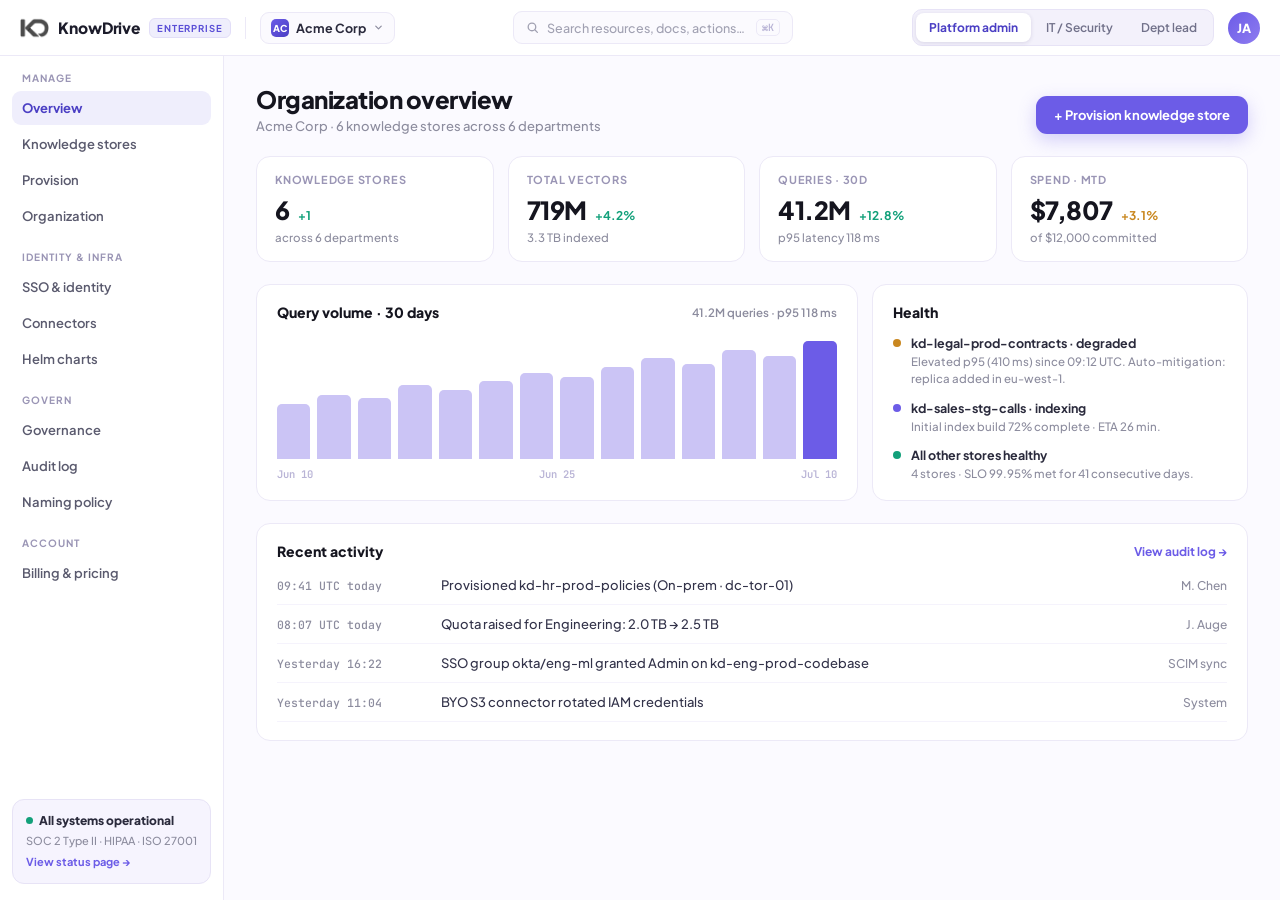
==== site/index.html @ 1c8ac61a "KnowDrive Enterprise Console v1 Co-Authored-By: Claude Fable 5 <noreply@anthropic.com>" ====
<!DOCTYPE html>
<html lang="en">
<head>
<meta charset="utf-8">
<meta name="viewport" content="width=device-width, initial-scale=1">
<title>Overview — KnowDrive Enterprise Console</title>
<link rel="stylesheet" href="css/styles.css">
</head>
<body>

<header class="topbar">
  <a class="brand" href="index.html">
    <img src="assets/logo.png" alt="KnowDrive">
    <b>KnowDrive</b>
    <span class="tag">ENTERPRISE</span>
  </a>
  <span class="vline"></span>
  <div class="orgwrap">
    <button class="orgbtn" type="button">
      <span class="oini" style="background:linear-gradient(135deg,#6C5CE7,#4B3FC4);">AC</span>
      <span class="oname">Acme Corp</span>
      <svg width="11" height="11" viewBox="0 0 24 24" fill="none" stroke="#8C8C9E" stroke-width="2.6" stroke-linecap="round" stroke-linejoin="round"><path d="m6 9 6 6 6-6"/></svg>
    </button>
    <div class="orgmenu hidden">
      <div class="mlabel">Switch organization</div>
      <button class="orgopt" type="button" data-org="acme"><span class="oini" style="background:linear-gradient(135deg,#6C5CE7,#4B3FC4);">AC</span><span><span class="oname">Acme Corp</span><span class="osub">412 members · 6 stores</span></span><span class="check">✓</span></button>
      <button class="orgopt" type="button" data-org="northwind"><span class="oini" style="background:linear-gradient(135deg,#12A07A,#0B7C63);">NL</span><span><span class="oname">Northwind Labs</span><span class="osub">38 members · 2 stores</span></span><span class="check">✓</span></button>
      <button class="orgopt" type="button" data-org="recourse"><span class="oini" style="background:linear-gradient(135deg,#2A6FDB,#1B4FA8);">RS</span><span><span class="oname">Recourse Software</span><span class="osub">9 members · 1 store</span></span><span class="check">✓</span></button>
    </div>
  </div>
  <span class="spacer"></span>
  <button class="searchbtn" type="button">
    <svg width="13" height="13" viewBox="0 0 24 24" fill="none" stroke="#A1A1B2" stroke-width="2.4" stroke-linecap="round"><circle cx="11" cy="11" r="7"/><path d="m21 21-4.3-4.3"/></svg>
    Search resources, docs, actions…
    <kbd>⌘K</kbd>
  </button>
  <span class="spacer"></span>
  <div class="roleseg">
    <button type="button" data-role="platform">Platform admin</button>
    <button type="button" data-role="security">IT / Security</button>
    <button type="button" data-role="dept">Dept lead</button>
  </div>
  <a class="avatar" href="profile.html" title="Profile &amp; account">JA</a>
</header>

<div class="frame">
  <aside class="sidebar">

      <div class="navsec">
        <div class="ntitle">Manage</div>
        <div class="nitems">
          <a class="navitem active" data-roles="platform security dept" href="index.html">Overview</a>
          <a class="navitem" data-roles="platform dept" href="stores.html">Knowledge stores</a>
          <a class="navitem" data-roles="platform dept" href="provision.html">Provision</a>
          <a class="navitem" data-roles="platform security" href="organization.html">Organization</a>
        </div>
      </div>

      <div class="navsec">
        <div class="ntitle">Identity & infra</div>
        <div class="nitems">
          <a class="navitem" data-roles="platform security" href="sso.html">SSO & identity</a>
          <a class="navitem" data-roles="platform security" href="connectors.html">Connectors</a>
          <a class="navitem" data-roles="platform security" href="helm.html">Helm charts</a>
        </div>
      </div>

      <div class="navsec">
        <div class="ntitle">Govern</div>
        <div class="nitems">
          <a class="navitem" data-roles="platform security" href="governance.html">Governance</a>
          <a class="navitem" data-roles="platform security" href="audit.html">Audit log</a>
          <a class="navitem" data-roles="platform security" href="naming.html">Naming policy</a>
        </div>
      </div>

      <div class="navsec">
        <div class="ntitle">Account</div>
        <div class="nitems">
          <a class="navitem" data-roles="platform dept" href="billing.html">Billing & pricing</a>
        </div>
      </div>
    <a class="statusbox" href="status.html">
      <span class="srow"><span class="sdot"></span>All systems operational</span>
      <span class="ssub">SOC 2 Type II · HIPAA · ISO 27001</span>
      <span class="slink">View status page →</span>
    </a>
  </aside>
  <main class="main">
    <div class="content">

<div class="head-row">
  <div>
    <h1 class="pt">Organization overview</h1>
    <div class="psub"><span data-org-name>Acme Corp</span> · 6 knowledge stores across 6 departments</div>
  </div>
  <a class="btn primary" href="provision.html">+ Provision knowledge store</a>
</div>

<div class="grid4">
  <div class="kpi"><div class="kl">Knowledge stores</div><div class="krow"><span class="kv">6</span><span class="kd up">+1</span></div><div class="ks">across 6 departments</div></div>
  <div class="kpi"><div class="kl">Total vectors</div><div class="krow"><span class="kv">719M</span><span class="kd up">+4.2%</span></div><div class="ks">3.3 TB indexed</div></div>
  <div class="kpi"><div class="kl">Queries · 30d</div><div class="krow"><span class="kv">41.2M</span><span class="kd up">+12.8%</span></div><div class="ks">p95 latency 118 ms</div></div>
  <div class="kpi"><div class="kl">Spend · MTD</div><div class="krow"><span class="kv">$7,807</span><span class="kd warn">+3.1%</span></div><div class="ks">of $12,000 committed</div></div>
</div>

<div style="display:grid; grid-template-columns:1.6fr 1fr; gap:14px;" class="section-gap">
  <div class="card pad">
    <div style="display:flex; align-items:center; justify-content:space-between;">
      <span class="ctitle">Query volume · 30 days</span>
      <span style="font:600 11.5px 'Plus Jakarta Sans'; color:#8C8C9E;">41.2M queries · p95 118 ms</span>
    </div>
    <div style="display:flex; align-items:flex-end; gap:7px; height:120px; margin-top:18px;"><div title="1.3M queries" style="flex:1; height:55px; border-radius:5px 5px 0 0; background:#CBC4F5;"></div><div title="1.5M queries" style="flex:1; height:64px; border-radius:5px 5px 0 0; background:#CBC4F5;"></div><div title="1.4M queries" style="flex:1; height:61px; border-radius:5px 5px 0 0; background:#CBC4F5;"></div><div title="1.8M queries" style="flex:1; height:74px; border-radius:5px 5px 0 0; background:#CBC4F5;"></div><div title="1.6M queries" style="flex:1; height:69px; border-radius:5px 5px 0 0; background:#CBC4F5;"></div><div title="1.9M queries" style="flex:1; height:78px; border-radius:5px 5px 0 0; background:#CBC4F5;"></div><div title="2.0M queries" style="flex:1; height:86px; border-radius:5px 5px 0 0; background:#CBC4F5;"></div><div title="1.9M queries" style="flex:1; height:82px; border-radius:5px 5px 0 0; background:#CBC4F5;"></div><div title="2.2M queries" style="flex:1; height:92px; border-radius:5px 5px 0 0; background:#CBC4F5;"></div><div title="2.4M queries" style="flex:1; height:101px; border-radius:5px 5px 0 0; background:#CBC4F5;"></div><div title="2.3M queries" style="flex:1; height:95px; border-radius:5px 5px 0 0; background:#CBC4F5;"></div><div title="2.6M queries" style="flex:1; height:109px; border-radius:5px 5px 0 0; background:#CBC4F5;"></div><div title="2.5M queries" style="flex:1; height:103px; border-radius:5px 5px 0 0; background:#CBC4F5;"></div><div title="2.8M queries" style="flex:1; height:118px; border-radius:5px 5px 0 0; background:#6C5CE7;"></div></div>
    <div style="display:flex; justify-content:space-between; font:600 10.5px 'JetBrains Mono'; color:#B9B4D6; margin-top:8px;"><span>Jun 10</span><span>Jun 25</span><span>Jul 10</span></div>
  </div>
  <div class="card pad">
    <div class="ctitle" style="margin-bottom:14px;">Health</div>
    <div style="display:flex; flex-direction:column; gap:12px;">
      <div style="display:flex; gap:10px;"><span style="flex:none; width:8px; height:8px; border-radius:50%; margin-top:4px; background:#C9871F;"></span><div><div style="font:700 12.5px 'Plus Jakarta Sans'; color:#2A2A3C;">kd-legal-prod-contracts · degraded</div><div style="font:500 11.5px 'Plus Jakarta Sans'; color:#8C8C9E; margin-top:2px; line-height:1.5;">Elevated p95 (410 ms) since 09:12 UTC. Auto-mitigation: replica added in eu-west-1.</div></div></div>
      <div style="display:flex; gap:10px;"><span style="flex:none; width:8px; height:8px; border-radius:50%; margin-top:4px; background:#6C5CE7;"></span><div><div style="font:700 12.5px 'Plus Jakarta Sans'; color:#2A2A3C;">kd-sales-stg-calls · indexing</div><div style="font:500 11.5px 'Plus Jakarta Sans'; color:#8C8C9E; margin-top:2px; line-height:1.5;">Initial index build 72% complete · ETA 26 min.</div></div></div>
      <div style="display:flex; gap:10px;"><span style="flex:none; width:8px; height:8px; border-radius:50%; margin-top:4px; background:#12A07A;"></span><div><div style="font:700 12.5px 'Plus Jakarta Sans'; color:#2A2A3C;">All other stores healthy</div><div style="font:500 11.5px 'Plus Jakarta Sans'; color:#8C8C9E; margin-top:2px; line-height:1.5;">4 stores · SLO 99.95% met for 41 consecutive days.</div></div></div>
    </div>
  </div>
</div>

<div class="card pad">
  <div style="display:flex; align-items:center; justify-content:space-between; margin-bottom:6px;">
    <span class="ctitle">Recent activity</span>
    <a style="font:700 12px 'Plus Jakarta Sans';" href="audit.html">View audit log →</a>
  </div>
  <div style="display:grid; grid-template-columns:150px 1fr 180px; gap:14px; align-items:center; padding:11px 0; border-bottom:1px solid #F5F3FC;"><span class="td mono2">09:41 UTC today</span><span class="td">Provisioned kd-hr-prod-policies (On-prem · dc-tor-01)</span><span class="td dim" style="text-align:right;">M. Chen</span></div>
  <div style="display:grid; grid-template-columns:150px 1fr 180px; gap:14px; align-items:center; padding:11px 0; border-bottom:1px solid #F5F3FC;"><span class="td mono2">08:07 UTC today</span><span class="td">Quota raised for Engineering: 2.0 TB → 2.5 TB</span><span class="td dim" style="text-align:right;">J. Auge</span></div>
  <div style="display:grid; grid-template-columns:150px 1fr 180px; gap:14px; align-items:center; padding:11px 0; border-bottom:1px solid #F5F3FC;"><span class="td mono2">Yesterday 16:22</span><span class="td">SSO group okta/eng-ml granted Admin on kd-eng-prod-codebase</span><span class="td dim" style="text-align:right;">SCIM sync</span></div>
  <div style="display:grid; grid-template-columns:150px 1fr 180px; gap:14px; align-items:center; padding:11px 0; border-bottom:1px solid #F5F3FC;"><span class="td mono2">Yesterday 11:04</span><span class="td">BYO S3 connector rotated IAM credentials</span><span class="td dim" style="text-align:right;">System</span></div>
</div>
    </div>
  </main>
</div>

<script src="js/shell.js"></script>
</body>
</html>
---- site/css/styles.css ----
/* ===========================================================
   KnowDrive Enterprise Console — shared styles
   Plain CSS, no framework.
=========================================================== */
@import url("https://fonts.googleapis.com/css2?family=Plus+Jakarta+Sans:wght@400;500;600;700;800&family=JetBrains+Mono:wght@400;500;600&display=swap");

:root {
  --ink:#15151F; --muted:#5A5A6E; --faint:#8C8C9E; --soft:#9A95B5;
  --brand:#6C5CE7; --brand-dk:#4B3FC4; --brand-bg:#EFEEFC;
  --line:#ECE9F7; --line2:#F5F3FC; --page:#FBFAFF;
  --green:#12A07A; --green-dk:#0E7C5F; --green-bg:#E7F6F1;
  --amber:#C9871F; --amber-bg:#FCF3E3;
  --red:#C03A3A; --red-bg:#FBEDED;
  --blue:#2A6FDB; --blue-bg:#E9F1FD;
}
* { box-sizing:border-box; }
html, body { margin:0; padding:0; }
body {
  font-family:"Plus Jakarta Sans", system-ui, sans-serif;
  -webkit-font-smoothing:antialiased;
  color:var(--ink); background:var(--page);
  height:100vh; display:flex; flex-direction:column; overflow:hidden;
}
a { color:var(--brand); text-decoration:none; }
a:hover { color:var(--brand-dk); }
.mono { font-family:"JetBrains Mono", monospace; }

@keyframes kdPulse { 0%,100%{opacity:1} 50%{opacity:.35} }
@keyframes kdFadeIn { from{opacity:0; transform:translateY(6px)} to{opacity:1; transform:none} }
@keyframes kdSpin { to{transform:rotate(360deg)} }
@keyframes kdBarStripe { 0%{background-position:0 0} 100%{background-position:28px 0} }

/* ---------- topbar ---------- */
.topbar { flex:none; display:flex; align-items:center; gap:14px; padding:0 20px; height:56px; background:#fff; border-bottom:1px solid var(--line); }
.brand { display:flex; align-items:center; gap:9px; }
.brand img { height:22px; width:auto; display:block; }
.brand b { font-weight:800; font-size:15.5px; letter-spacing:-.01em; color:#1C1C2B; }
.brand .tag { font:700 9.5px "Plus Jakarta Sans"; letter-spacing:.09em; color:#5B4FD6; background:var(--brand-bg); border:1px solid #E2DEF8; padding:3px 7px; border-radius:6px; }
.vline { width:1px; height:22px; background:var(--line); }
.spacer { flex:1; }

.orgwrap { position:relative; }
.orgbtn { display:flex; align-items:center; gap:7px; padding:6px 10px; border:1px solid var(--line); border-radius:9px; background:#FBFAFE; cursor:pointer; font:700 12.5px "Plus Jakarta Sans"; color:#2A2A3C; }
.orgbtn:hover { border-color:#D7D4F7; }
.orgbtn .oini, .orgmenu .oini { width:18px; height:18px; border-radius:5px; color:#fff; display:flex; align-items:center; justify-content:center; font-size:9.5px; font-weight:800; }
.orgmenu { position:absolute; top:40px; left:0; width:248px; background:#fff; border:1px solid #ECECF1; border-radius:13px; box-shadow:0 16px 44px rgba(20,20,50,.16); padding:7px; z-index:150; animation:kdFadeIn .15s ease; }
.orgmenu.hidden { display:none; }
.orgmenu .mlabel { font:700 10px "Plus Jakarta Sans"; letter-spacing:.1em; text-transform:uppercase; color:var(--soft); padding:7px 10px 5px; }
.orgmenu button.orgopt { display:flex; align-items:center; gap:10px; width:100%; padding:8px 10px; border:none; border-radius:9px; cursor:pointer; background:none; text-align:left; }
.orgmenu button.orgopt:hover, .orgmenu button.orgopt.active { background:var(--line2); }
.orgopt .oini { width:24px; height:24px; border-radius:7px; font:800 10px "Plus Jakarta Sans"; }
.orgopt .oname { display:block; font:700 12.5px "Plus Jakarta Sans"; color:#2A2A3C; }
.orgopt .osub { display:block; font:500 10.5px "Plus Jakarta Sans"; color:var(--soft); }
.orgopt .check { margin-left:auto; color:var(--brand); font-weight:800; }

.searchbtn { display:flex; align-items:center; gap:8px; padding:7px 12px; border:1px solid var(--line); border-radius:9px; background:#FBFAFE; width:280px; cursor:pointer; font:500 12.5px "Plus Jakarta Sans"; color:#A1A1B2; }
.searchbtn:hover { border-color:#D7D4F7; }
.searchbtn kbd { margin-left:auto; font:600 10px "JetBrains Mono"; color:#B9B4D6; border:1px solid var(--line); border-radius:5px; padding:1px 5px; }

.roleseg { display:flex; align-items:center; background:#F3F1FB; border:1px solid #E7E3F6; border-radius:10px; padding:3px; gap:2px; }
.roleseg button { padding:7px 13px; border:none; border-radius:8px; background:transparent; cursor:pointer; font:600 12px "Plus Jakarta Sans"; color:#71718A; }
.roleseg button.active { background:#fff; box-shadow:0 1px 4px rgba(30,20,80,.12); font-weight:700; color:var(--brand-dk); }

.avatar { width:32px; height:32px; border-radius:50%; background:linear-gradient(135deg,#6C5CE7,#8E7CF0); color:#fff; display:flex; align-items:center; justify-content:center; font:800 12.5px "Plus Jakarta Sans"; }
a.avatar:hover { box-shadow:0 0 0 3px var(--brand-bg); color:#fff; }

/* ---------- frame ---------- */
.frame { flex:1; display:flex; min-height:0; }
.sidebar { flex:none; width:224px; background:#fff; border-right:1px solid var(--line); padding:16px 12px; overflow-y:auto; display:flex; flex-direction:column; gap:18px; }
.navsec .ntitle { font:700 10px "Plus Jakarta Sans"; letter-spacing:.1em; text-transform:uppercase; color:var(--soft); padding:0 10px 7px; }
.navsec { display:block; }
.navsec .nitems { display:flex; flex-direction:column; gap:2px; }
a.navitem { display:block; padding:9px 10px; border-radius:9px; font:600 13px "Plus Jakarta Sans"; color:var(--muted); }
a.navitem:hover { background:var(--line2); color:var(--muted); }
a.navitem.active { background:var(--brand-bg); font-weight:700; color:var(--brand-dk); }
a.statusbox { margin-top:auto; display:block; background:#F6F4FE; border:1px solid #E7E3F6; border-radius:12px; padding:13px; }
a.statusbox:hover { border-color:#D7D4F7; background:#F1EDFD; }
.statusbox .srow { display:flex; align-items:center; gap:6px; font:800 12px "Plus Jakarta Sans"; color:#2A2A3C; }
.statusbox .sdot { width:7px; height:7px; border-radius:50%; background:var(--green); animation:kdPulse 2.2s ease-in-out infinite; }
.statusbox .ssub { font:500 11px "Plus Jakarta Sans"; color:var(--faint); margin-top:5px; line-height:1.5; }
.statusbox .slink { font:700 11px "Plus Jakarta Sans"; color:var(--brand); margin-top:7px; }

.main { flex:1; overflow-y:auto; min-width:0; }
.content { max-width:1180px; margin:0 auto; padding:28px 32px 60px; animation:kdFadeIn .25s ease; }

/* ---------- headings & buttons ---------- */
.head-row { display:flex; align-items:flex-end; justify-content:space-between; margin-bottom:22px; }
h1.pt { font:800 24px "Plus Jakarta Sans"; letter-spacing:-.02em; margin:0; }
.psub { font:500 13px "Plus Jakarta Sans"; color:var(--faint); margin-top:4px; }
.btn { display:inline-flex; align-items:center; gap:8px; padding:11px 18px; border-radius:11px; cursor:pointer; font:700 13px "Plus Jakarta Sans"; border:none; white-space:nowrap; }
.btn.primary { background:var(--brand); color:#fff; box-shadow:0 6px 18px rgba(108,92,231,.28); }
.btn.primary:hover { background:#5B4FD6; color:#fff; }
.btn.dark { background:var(--ink); color:#fff; box-shadow:0 6px 18px rgba(21,21,31,.18); }
.btn.dark:hover { background:#000; }
.btn.ghost { background:#fff; color:#2A2A3C; border:1px solid #E2E2EA; }
.btn.ghost:hover { border-color:#D7D4F7; }
.btn.danger { background:var(--red); color:#fff; }
.btn.dghost { background:#fff; color:var(--red); border:1px solid #F0D9D9; }
.btn.dghost:hover { background:var(--red-bg); }
.btn.sm { padding:7px 12px; border-radius:8px; font-size:11.5px; }
.backlink { display:inline-block; font:700 12.5px "Plus Jakarta Sans"; color:var(--brand); margin-bottom:14px; background:none; border:none; cursor:pointer; padding:0; }

/* ---------- cards, chips, tables ---------- */
.card { background:#fff; border:1px solid var(--line); border-radius:14px; }
.card.pad { padding:18px 20px; }
.ctitle { font:800 14px "Plus Jakarta Sans"; }
.chip { display:inline-flex; align-items:center; justify-self:start; white-space:nowrap; padding:4px 10px; border-radius:20px; font:700 11px "Plus Jakarta Sans"; }
.chip.green { background:var(--green-bg); color:var(--green-dk); }
.chip.amber { background:var(--amber-bg); color:#B0761B; }
.chip.red { background:var(--red-bg); color:var(--red); }
.chip.violet { background:var(--brand-bg); color:#5B4FD6; }
.chip.gray { background:#F3F3F7; color:#71718A; }
.chip.blue { background:var(--blue-bg); color:var(--blue); }

.grid4 { display:grid; grid-template-columns:repeat(4,1fr); gap:14px; margin-bottom:22px; }
.grid2 { display:grid; grid-template-columns:1fr 1fr; gap:12px; }
.kpi { background:#fff; border:1px solid var(--line); border-radius:14px; padding:16px 18px; }
.kpi .kl { font:700 11px "Plus Jakarta Sans"; letter-spacing:.07em; text-transform:uppercase; color:var(--soft); }
.kpi .kv { font:800 25px "Plus Jakarta Sans"; letter-spacing:-.02em; }
.kpi .krow { display:flex; align-items:baseline; gap:8px; margin-top:8px; }
.kpi .kd { font:700 12px "Plus Jakarta Sans"; }
.kpi .kd.up { color:var(--green); } .kpi .kd.warn { color:var(--amber); }
.kpi .ks { font:500 11.5px "Plus Jakarta Sans"; color:var(--faint); margin-top:4px; }

.thead, .trow { display:grid; gap:12px; padding:12px 20px; align-items:center; }
.thead { background:#FBFAFE; border-bottom:1px solid var(--line); font:700 10.5px "Plus Jakarta Sans"; letter-spacing:.07em; text-transform:uppercase; color:var(--soft); }
.trow { border-bottom:1px solid var(--line2); }
a.trow:hover, .trow.click:hover { background:#FBFAFE; cursor:pointer; }
.td { font:500 13px "Plus Jakarta Sans"; color:#33334A; }
.td.b { font-weight:600; font-size:12.5px; }
.td.mono { font:600 12.5px "JetBrains Mono"; color:var(--brand-dk); }
.td.mono2 { font:500 11.5px "JetBrains Mono"; color:var(--faint); }
.td.dim { color:var(--faint); font-size:12px; }
.td.r { text-align:right; }

.bar { height:7px; background:#F1EFF8; border-radius:4px; overflow:hidden; }
.bar .fill { height:100%; border-radius:4px; background:var(--brand); }
.bar .fill.warn { background:var(--amber); }

/* chip-style option buttons */
.chipbtn { padding:9px 15px; border:1px solid #E2E2EA; border-radius:10px; background:#fff; cursor:pointer; font:600 12.5px "Plus Jakarta Sans"; color:var(--muted); }
.chipbtn.active { border:1.5px solid var(--brand); background:var(--brand-bg); font-weight:700; color:var(--brand-dk); }
.chiprow { display:flex; gap:8px; flex-wrap:wrap; }

/* toggle */
.toggle { width:38px; height:22px; border-radius:11px; padding:2px; display:inline-flex; background:#D9D5EC; transition:background .2s; flex:none; cursor:pointer; border:none; }
.toggle .knob { width:18px; height:18px; border-radius:50%; background:#fff; transition:transform .2s; box-shadow:0 1px 3px rgba(0,0,0,.2); }
.toggle.on { background:var(--brand); }
.toggle.on .knob { transform:translateX(16px); }

/* inputs */
.input { width:100%; border:1px solid #E2E2EA; border-radius:11px; padding:11px 14px; font:500 13.5px "Plus Jakarta Sans"; color:#1C1C2B; outline:none; background:#fff; }
.input:focus { border-color:var(--brand); box-shadow:0 0 0 3px var(--brand-bg); }
.flabel { font:700 12px "Plus Jakarta Sans"; color:var(--muted); margin-bottom:7px; }
.idpill { display:flex; align-items:center; gap:8px; margin-top:10px; padding:10px 13px; background:#F6F4FE; border:1px solid #E7E3F6; border-radius:10px; }
.idpill .il { font:700 10.5px "Plus Jakarta Sans"; letter-spacing:.07em; color:var(--soft); }
.idpill .iv { font:600 12.5px "JetBrains Mono"; color:var(--brand-dk); }
.idpill .ok { margin-left:auto; font:600 11px "Plus Jakarta Sans"; color:var(--green); }

/* select cards */
.selcard { text-align:left; padding:16px 18px; border-radius:13px; cursor:pointer; background:#fff; border:1px solid #E7E7EF; }
.selcard.active { background:#F6F4FE; border:1.5px solid var(--brand); }
.selcard .st { font:800 13.5px "Plus Jakarta Sans"; color:var(--ink); }
.selcard .sd { display:block; font:500 12px "Plus Jakarta Sans"; color:var(--faint); line-height:1.55; margin-top:7px; }
.selcard .sc2 { display:block; font:600 11px "Plus Jakarta Sans"; color:#5B4FD6; margin-top:9px; }
.selcard .sp { display:block; font:800 19px "Plus Jakarta Sans"; color:var(--brand); margin-top:6px; }

/* code blocks */
.codeblock { background:var(--ink); border-radius:11px; padding:13px 15px; font:600 11.5px "JetBrains Mono"; color:#B9AFFA; line-height:1.7; overflow-x:auto; white-space:pre; }
.codeblock.lite { background:#FBFAFE; border:1px solid var(--line); color:var(--brand-dk); font-weight:500; }

/* overlays: modals + palette */
.overlay { position:fixed; inset:0; z-index:180; background:rgba(21,21,31,.42); backdrop-filter:blur(3px); display:flex; align-items:center; justify-content:center; padding:24px; }
.overlay.hidden { display:none; }
.overlay.top { align-items:flex-start; padding-top:110px; z-index:200; }
.modal { width:440px; max-width:92vw; background:#fff; border-radius:18px; box-shadow:0 30px 80px rgba(20,10,60,.32); padding:26px 28px; animation:kdFadeIn .15s ease; }
.mtitle { font:800 17px "Plus Jakarta Sans"; margin-bottom:16px; }
.mfoot { display:flex; gap:10px; justify-content:flex-end; margin-top:20px; }
.mcenter { text-align:center; padding:10px 0; }
.mico { width:48px; height:48px; margin:0 auto 14px; border-radius:50%; display:flex; align-items:center; justify-content:center; }
.mico.green { background:var(--green-bg); } .mico.violet { background:var(--brand-bg); }
.spinner { width:44px; height:44px; margin:0 auto 16px; border-radius:50%; border:3px solid var(--brand-bg); border-top-color:var(--brand); animation:kdSpin 1s linear infinite; }
.mh { font:800 16px "Plus Jakarta Sans"; }
.ms { font:500 12.5px "Plus Jakarta Sans"; color:var(--faint); margin-top:5px; line-height:1.6; }
.merr { font:600 12px "Plus Jakarta Sans"; color:var(--red); margin-top:10px; }

.palette { width:620px; max-width:90vw; background:#fff; border-radius:16px; box-shadow:0 30px 80px rgba(20,10,60,.32); overflow:hidden; animation:kdFadeIn .15s ease; }
.palette .pin { display:flex; align-items:center; gap:11px; padding:15px 18px; border-bottom:1px solid var(--line); }
.palette input { flex:1; border:none; outline:none; font:600 15px "Plus Jakarta Sans"; color:var(--ink); background:transparent; }
.palette .presults { max-height:390px; overflow-y:auto; padding:8px; }
.palette .pgroup { font:700 10px "Plus Jakarta Sans"; letter-spacing:.1em; text-transform:uppercase; color:var(--soft); padding:10px 12px 5px; }
.palette a.pitem { display:flex; align-items:center; gap:11px; padding:10px 12px; border-radius:9px; font:600 13px "Plus Jakarta Sans"; color:#2A2A3C; }
.palette a.pitem:hover { background:var(--line2); color:#2A2A3C; }
.palette .pico { flex:none; width:22px; height:22px; border-radius:6px; display:inline-flex; align-items:center; justify-content:center; font:800 9px "JetBrains Mono"; }
.palette .phint { margin-left:auto; font:500 11px "Plus Jakarta Sans"; color:#B9B4D6; }
.palette .pfoot { display:flex; gap:14px; padding:10px 18px; border-top:1px solid var(--line2); background:#FBFAFE; font:600 10.5px "Plus Jakarta Sans"; color:#B9B4D6; }
.palette .pempty { padding:26px; text-align:center; font:500 13px "Plus Jakarta Sans"; color:var(--soft); }

/* wizard steps */
.wsteps { display:flex; gap:8px; margin-bottom:26px; }
.wstep { flex:1; display:flex; align-items:center; gap:9px; }
.wnum { flex:none; width:24px; height:24px; border-radius:50%; display:inline-flex; align-items:center; justify-content:center; font:800 11px "Plus Jakarta Sans"; background:#F1EFF8; color:var(--soft); }
.wstep.active .wnum { background:var(--brand); color:#fff; }
.wstep.done .wnum { background:var(--green); color:#fff; }
.wlabel { font:600 12px "Plus Jakarta Sans"; color:var(--soft); white-space:nowrap; }
.wstep.active .wlabel { font-weight:800; color:var(--ink); }
.wstep.done .wlabel { color:var(--green); }
.wline { flex:1; height:2px; border-radius:1px; background:var(--line); }
.wstep.done .wline { background:var(--green); }

/* status page bars */
.upbars { display:flex; gap:2px; }
.upbars div { flex:1; height:26px; border-radius:2px; background:#8FD8BC; }
.upbars div.amber { background:#F0C674; }
.upbars div.red { background:#E08B8B; }

/* misc */
.section-gap { margin-bottom:22px; }
.hidden { display:none !important; }

/* ---------- page-load progress bar ---------- */
.loadbar { position:fixed; top:0; left:0; height:3px; width:0; z-index:400; background:linear-gradient(90deg,#6C5CE7,#8E7CF0); border-radius:0 2px 2px 0; box-shadow:0 0 8px rgba(108,92,231,.5); transition:width .25s ease, opacity .3s ease; pointer-events:none; }
body.loading .content { opacity:.45; transition:opacity .2s ease; }

/* skeleton shimmer on arrival */
@keyframes kdShimmer { 0%{background-position:-360px 0} 100%{background-position:360px 0} }
body.arriving .content > * { animation:kdFadeIn .3s ease both; }
body.arriving .content > *:nth-child(2) { animation-delay:.06s; }
body.arriving .content > *:nth-child(3) { animation-delay:.12s; }
body.arriving .content > *:nth-child(4) { animation-delay:.18s; }

/* ---------- responsive / mobile ---------- */
.menubtn { display:none; flex:none; width:38px; height:38px; align-items:center; justify-content:center; border:1px solid var(--line); border-radius:9px; background:#FBFAFE; cursor:pointer; }
.scrim { display:none; }

@media (max-width: 1080px) {
  .grid4 { grid-template-columns:repeat(2,1fr); }
  .searchbtn { width:auto; font-size:0; gap:0; padding:10px 11px; }
  .searchbtn kbd { display:none; }
}

@media (max-width: 860px) {
  /* topbar condenses */
  .topbar { gap:10px; padding:0 14px; height:54px; }
  .brand b, .brand .tag, .vline { display:none; }
  .roleseg { display:none; }
  .searchbtn kbd { display:none; }
  .orgbtn .oname { max-width:92px; overflow:hidden; text-overflow:ellipsis; white-space:nowrap; }

  /* off-canvas sidebar behind a hamburger */
  .menubtn { display:flex; }
  .sidebar { position:fixed; top:54px; bottom:0; left:0; z-index:170; width:min(280px, 84vw); transform:translateX(-105%); transition:transform .22s ease; box-shadow:0 18px 60px rgba(20,10,60,.18); }
  body.navopen .sidebar { transform:none; }
  .scrim { position:fixed; inset:54px 0 0 0; z-index:160; background:rgba(21,21,31,.38); }
  body.navopen .scrim { display:block; }

  /* content */
  .content { padding:18px 16px 48px; }
  .head-row { flex-direction:column; align-items:flex-start; gap:12px; }
  h1.pt { font-size:20px; }
  .grid2, .grid4 { grid-template-columns:1fr; }
  .content [style*="grid-template-columns:1.6fr 1fr"],
  .content [style*="grid-template-columns:1.4fr 1fr"],
  .content [style*="grid-template-columns:1fr 1fr 1fr"],
  .content [style*="grid-template-columns:1.2fr 1fr"],
  .content [style*="grid-template-columns:repeat(5,1fr)"] { grid-template-columns:1fr !important; }

  /* data tables scroll sideways instead of crushing */
  .card:has(.thead) { overflow-x:auto; }
  .card:has(.thead) .thead, .card:has(.thead) .trow { min-width:720px; }

  /* dept/org cards stack */
  .content .card[style*="grid-template-columns:1.4fr 1fr 1fr 1.4fr 1fr"] { grid-template-columns:1fr 1fr !important; }

  /* wizard */
  .wsteps { flex-wrap:wrap; gap:10px 8px; }
  .wstep { flex:0 0 auto; }
  .wline { display:none; }
  .wpanel.card { padding:20px 18px !important; }

  /* modals & palette */
  .modal { padding:22px 20px; }
  .overlay.top { padding-top:70px; }
  .palette .presults { max-height:60vh; }

  /* profile rows wrap */
  .srow-item { grid-template-columns:1fr auto !important; row-gap:4px; }
  .srow-item .td.mono2 { display:none; }

  /* status uptime bars slim down */
  .upbars div { height:20px; }

  /* touch targets */
  .btn.sm { padding:9px 14px; }
  a.navitem { padding:12px 10px; }
}
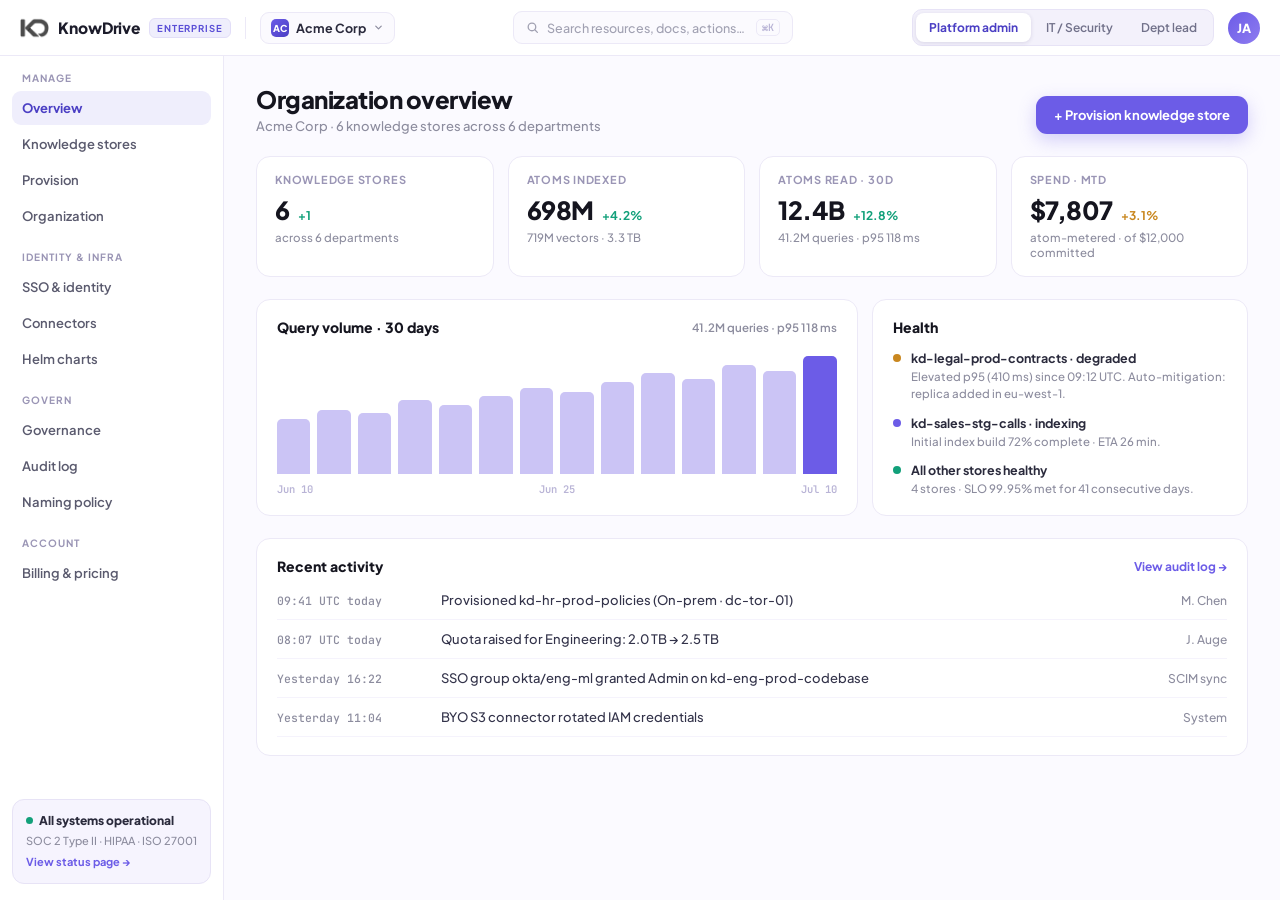
==== commit 07e2e586: "Implement Enterprise Console design update: atom-based metering Sync billing, governance, index, pro" ====
--- a/site/index.html
+++ b/site/index.html
@@ -99,9 +99,9 @@
 
 <div class="grid4">
   <div class="kpi"><div class="kl">Knowledge stores</div><div class="krow"><span class="kv">6</span><span class="kd up">+1</span></div><div class="ks">across 6 departments</div></div>
-  <div class="kpi"><div class="kl">Total vectors</div><div class="krow"><span class="kv">719M</span><span class="kd up">+4.2%</span></div><div class="ks">3.3 TB indexed</div></div>
-  <div class="kpi"><div class="kl">Queries · 30d</div><div class="krow"><span class="kv">41.2M</span><span class="kd up">+12.8%</span></div><div class="ks">p95 latency 118 ms</div></div>
-  <div class="kpi"><div class="kl">Spend · MTD</div><div class="krow"><span class="kv">$7,807</span><span class="kd warn">+3.1%</span></div><div class="ks">of $12,000 committed</div></div>
+  <div class="kpi"><div class="kl">Atoms indexed</div><div class="krow"><span class="kv">698M</span><span class="kd up">+4.2%</span></div><div class="ks">719M vectors · 3.3 TB</div></div>
+  <div class="kpi"><div class="kl">Atoms read · 30d</div><div class="krow"><span class="kv">12.4B</span><span class="kd up">+12.8%</span></div><div class="ks">41.2M queries · p95 118 ms</div></div>
+  <div class="kpi"><div class="kl">Spend · MTD</div><div class="krow"><span class="kv">$7,807</span><span class="kd warn">+3.1%</span></div><div class="ks">atom-metered · of $12,000 committed</div></div>
 </div>
 
 <div style="display:grid; grid-template-columns:1.6fr 1fr; gap:14px;" class="section-gap">
